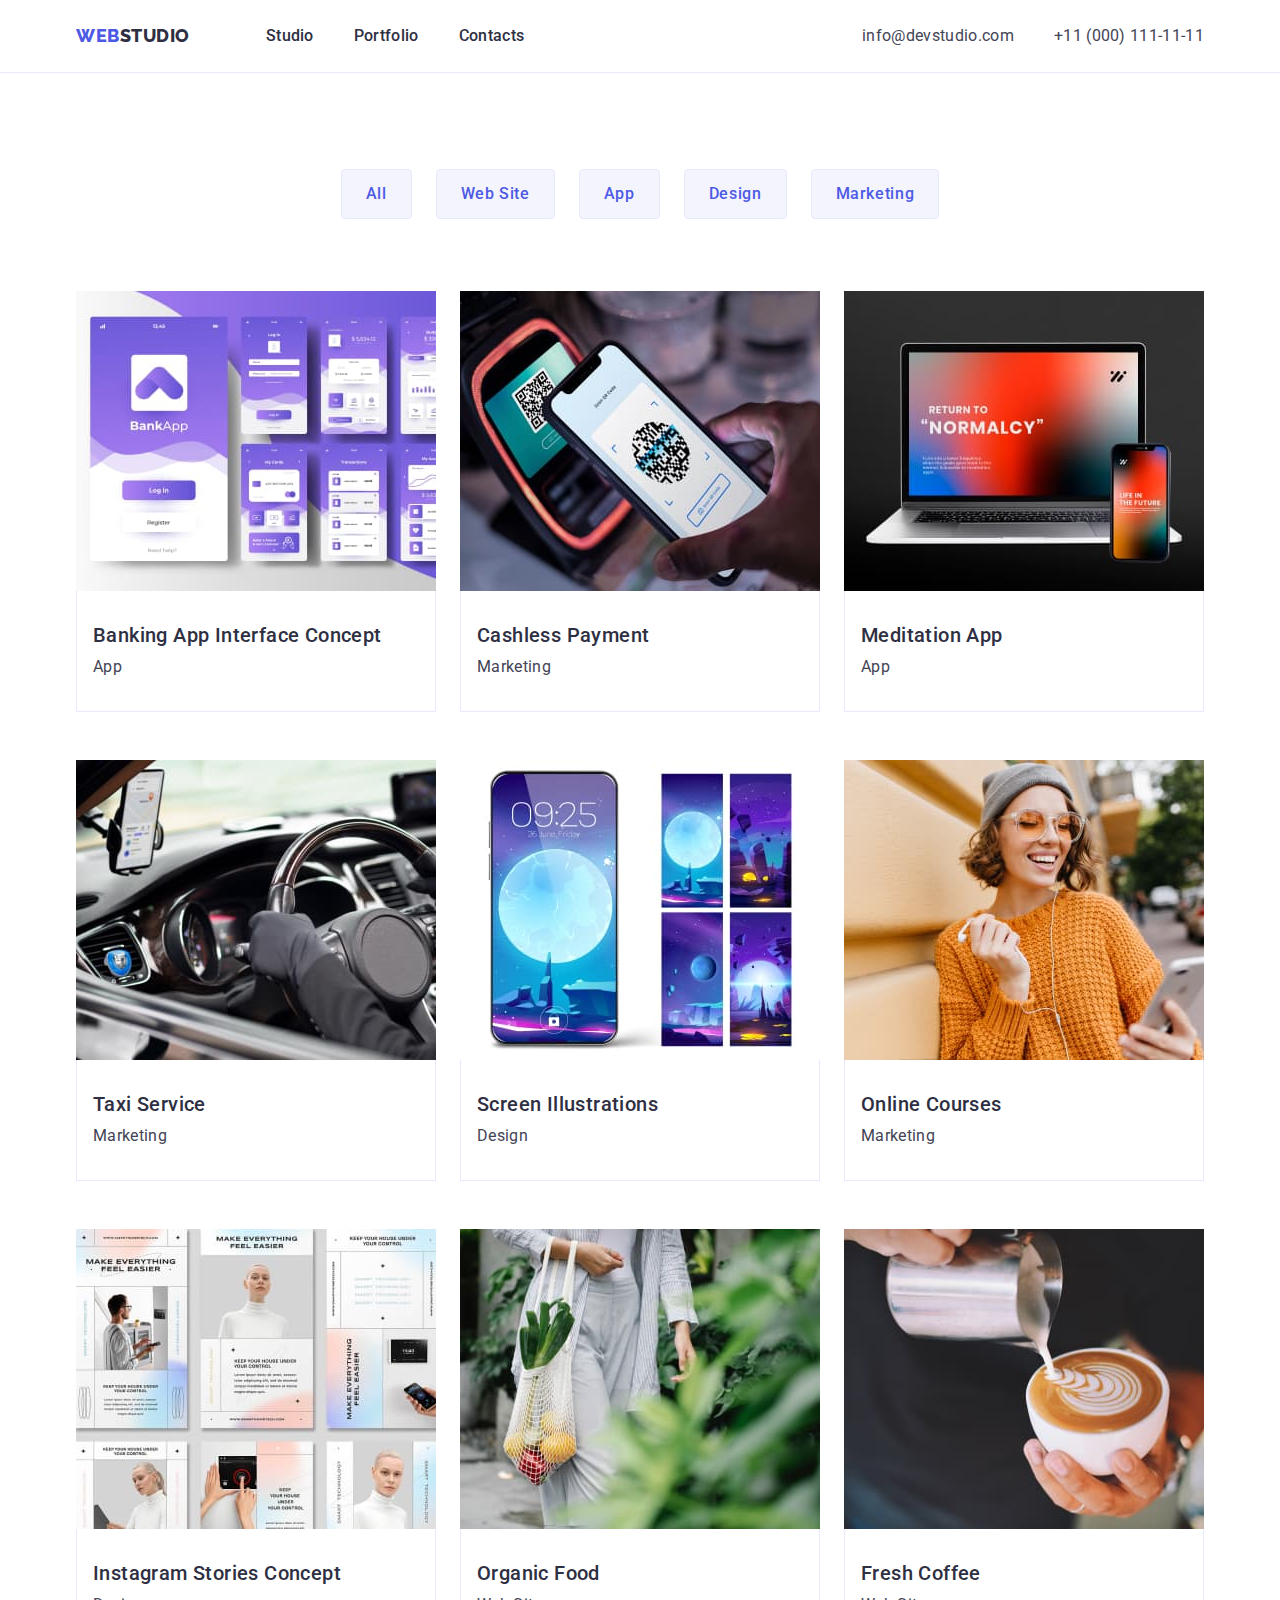
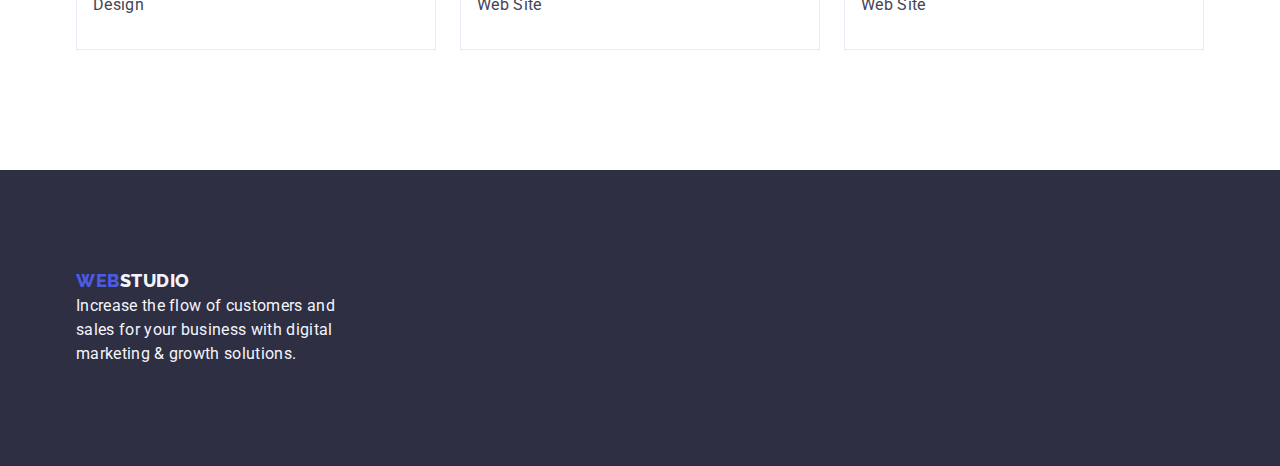
==== portfolio.html @ 6293492b "added header and hero bg img" ====
<!DOCTYPE html>
<html lang="en">
  <head>
    <meta charset="UTF-8" />
    <meta name="viewport" content="width=device-width, initial-scale=1.0" />
    <title>Portfolio</title>
    <link
      rel="stylesheet"
      href="https://cdnjs.cloudflare.com/ajax/libs/modern-normalize/2.0.0/modern-normalize.min.css"
      integrity="sha512-4xo8blKMVCiXpTaLzQSLSw3KFOVPWhm/TRtuPVc4WG6kUgjH6J03IBuG7JZPkcWMxJ5huwaBpOpnwYElP/m6wg=="
      crossorigin="anonymous"
      referrerpolicy="no-referrer"
    />
    <link rel="stylesheet" href="./css/styles.css" />
    <link rel="preconnect" href="https://fonts.googleapis.com" />
    <link rel="preconnect" href="https://fonts.gstatic.com" crossorigin />
    <link
      href="https://fonts.googleapis.com/css2?family=Raleway:wght@800&family=Roboto:wght@400;500;700&display=swap"
      rel="stylesheet"
    />
  </head>
  <body>
    <header class="header-wrapper">
      <div class="container header-container">
        <nav class="nav-menu">
          <a class="nav-menu__logo link" href="./index.html"
            >Web<span class="nav-menu__logo__accent">Studio</span></a
          >
          <ul class="nav-menu__list list">
            <li class="nav-menu__item">
              <a class="nav-menu__link link" href="./index.html">Studio</a>
            </li>
            <li class="nav-menu__item">
              <a class="nav-menu__link link" href="./portfolio.html"
                >Portfolio</a
              >
            </li>
            <li class="nav-menu__item">
              <a class="nav-menu__link link" href="">Contacts</a>
            </li>
          </ul>
        </nav>
        <address class="contacts">
          <ul class="contacts__list list">
            <li class="contacts__item">
              <a class="contacts__link link" href="mailto:info@devstudio.com"
                >info@devstudio.com</a
              >
            </li>
            <li class="contacts__item">
              <a class="contacts__link link" href="tel:+110001111111"
                >+11 (000) 111-11-11</a
              >
            </li>
          </ul>
        </address>
      </div>
    </header>
    <main>
      <section class="projects-section">
        <div class="container">
          <h1 class="visually-hidden">Our Projects</h1>
          <ul class="filter__list list">
            <li class="filter__item">
              <button class="filter__btn" type="button">All</button>
            </li>
            <li class="filter__item">
              <button class="filter__btn" type="button">Web Site</button>
            </li>
            <li class="filter__item">
              <button class="filter__btn" type="button">App</button>
            </li>
            <li class="filter__item">
              <button class="filter__btn" type="button">Design</button>
            </li>
            <li class="filter__item">
              <button class="filter__btn" type="button">Marketing</button>
            </li>
          </ul>

          <ul class="examples__list list">
            <li class="examples__item">
              <a href="" class="link">
                <img
                  src="./images/example-1-comp.jpeg"
                  alt="example-one"
                  width="360"
                  class="examples__img"
                />
                <div class="examples__data">
                  <h2 class="examples__title">Banking App Interface Concept</h2>
                  <p class="examples__subtitle">App</p>
                </div>
              </a>
            </li>
            <li class="examples__item">
              <a href="" class="link">
                <img
                  src="./images/example-2-comp.jpeg"
                  alt="example-two"
                  width="360"
                  class="examples__img"
                />
                <div class="examples__data">
                  <h2 class="examples__title">Cashless Payment</h2>
                  <p class="examples__subtitle">Marketing</p>
                </div>
              </a>
            </li>
            <li class="examples__item">
              <a href="" class="link">
                <img
                  src="./images/example-3-comp.jpeg"
                  alt="example-three"
                  width="360"
                  class="examples__img"
                />
                <div class="examples__data">
                  <h2 class="examples__title">Meditation App</h2>
                  <p class="examples__subtitle">App</p>
                </div>
              </a>
            </li>
            <li class="examples__item">
              <a href="" class="link">
                <img
                  src="./images/example-4-comp.jpeg"
                  alt="example-four"
                  width="360"
                  class="examples__img"
                />
                <div class="examples__data">
                  <h2 class="examples__title">Taxi Service</h2>
                  <p class="examples__subtitle">Marketing</p>
                </div>
              </a>
            </li>
            <li class="examples__item">
              <a href="" class="link">
                <img
                  src="./images/example-5-comp.jpeg"
                  alt="example-five"
                  width="360"
                  class="examples__img"
                />
                <div class="examples__data">
                  <h2 class="examples__title">Screen Illustrations</h2>
                  <p class="examples__subtitle">Design</p>
                </div>
              </a>
            </li>
            <li class="examples__item">
              <a href="" class="link">
                <img
                  src="./images/example-6-comp.jpeg"
                  alt="example-six"
                  width="360"
                  class="examples__img"
                />
                <div class="examples__data">
                  <h2 class="examples__title">Online Courses</h2>
                  <p class="examples__subtitle">Marketing</p>
                </div>
              </a>
            </li>
            <li class="examples__item">
              <a href="" class="link">
                <img
                  src="./images/example-7-comp.jpeg"
                  alt="example-seven"
                  width="360"
                  class="examples__img"
                />
                <div class="examples__data">
                  <h2 class="examples__title">Instagram Stories Concept</h2>
                  <p class="examples__subtitle">Design</p>
                </div>
              </a>
            </li>
            <li class="examples__item">
              <a href="" class="link">
                <img
                  src="./images/example-8-comp.jpeg"
                  alt="example-eight"
                  width="360"
                  class="examples__img"
                />
                <div class="examples__data">
                  <h2 class="examples__title">Organic Food</h2>
                  <p class="examples__subtitle">Web Site</p>
                </div>
              </a>
            </li>
            <li class="examples__item">
              <a href="" class="link">
                <img
                  src="./images/example-9-comp.jpeg"
                  alt=" example-nine"
                  width="360"
                  class="examples__img"
                />
                <div class="examples__data">
                  <h2 class="examples__title">Fresh Coffee</h2>
                  <p class="examples__subtitle">Web Site</p>
                </div>
              </a>
            </li>
          </ul>
        </div>
      </section>
    </main>
    <footer class="footer-container">
      <div class="container">
        <a class="nav-menu__logo link" href="./index.html"
          >Web<span class="nav-menu__logo__accent footer-ver">Studio</span></a
        >
        <p class="footer-text">
          Increase the flow of customers and sales for your business with
          digital marketing & growth solutions.
        </p>
      </div>
    </footer>
  </body>
</html>
---- css/styles.css ----
:root {
  /* text styles */
  --main-font-family: Roboto, sans-serif;
  --main-font-size: 16px;
  --main-font-weight: 400;
  --main-line-height: 1.5;
  --main-letter-spacing: 2%;

  /* colors  */
  --pressed-state: #404bbf;
  --primary-brand: #4d5ae5;
  --text: #434455;
  --subtle-text: #8e8f99;
  --dark: #2e2f42;
  --success: #31d0aa;
  --accent: #e7e9fc;
  --light: #f4f4fd;
  --white-background: #ffffff;
  --modal-background: #fcfcfc;
}

body {
  font-family: Roboto, sans-serif;
  font-style: normal;
  font-size: var(--main-font-size);
  font-weight: var(--main-font-weight);
  line-height: var(--main-line-height);
  letter-spacing: var(--main-letter-spacing);
  color: #434455;
  background-color: var(--white-background);
  margin: 0;
  display: flex;
  flex-direction: column;
}

main {
  flex-grow: 1;
}

*,
*::before,
*::after {
  box-sizing: border-box;
}

h1,
h2,
h3,
h4,
h5,
h6,
p {
  margin-top: 0;
  margin-bottom: 0;
}

img {
  display: block;
  max-width: 100%;
}

ol,
ul {
  margin-top: 0;
  margin-bottom: 0;
  padding-left: 0;
  list-style: none;
}

button {
  cursor: pointer;
  border: none;
}

.link {
  text-decoration: none;
}

.list {
  list-style: none;
}

.visually-hidden {
  position: absolute;
  width: 1px;
  height: 1px;
  margin: -1px;
  border: 0;
  padding: 0;
  white-space: nowrap;
  clip-path: inset(100%);
  clip: rect(0 0 0 0);
  overflow: hidden;
}

.container {
  width: 1158px;
  margin: 0 auto;
  padding-left: 15px;
  padding-right: 15px;
}

/* -------------------HEADER--------------------- */
.header-wrapper {
  border-bottom: 1px solid #e7e9fc;
}
.header-container {
  display: flex;
  justify-content: space-between;
  align-items: center;
}
.nav-menu {
  display: flex;
  align-items: center;
}
.nav-menu__logo {
  margin-right: 76px;
  display: inline-block;

  font-family: Raleway, sans-serif;
  font-size: 18px;
  font-weight: 800;
  line-height: 1.17;
  letter-spacing: 0.54px;
  text-transform: uppercase;
  color: var(--primary-brand);
}

.nav-menu__logo__accent {
  color: var(--dark, #2e2f42);
}

.nav-menu__logo__accent.footer-ver {
  color: var(--light, #f4f4fd);
}

.nav-menu__list {
  display: flex;
  align-items: center;
  gap: 40px;
}

.nav-menu__item {
  font-size: 16px;
  font-weight: 500;
  line-height: 1.5;
  letter-spacing: 0.02em;
  color: var(--dark);
}

.nav-menu__item .nav-menu__link:hover,
.nav-menu__item .nav-menu__link:focus {
  color: var(--pressed-state);
}

.nav-menu__link {
  display: block;
  position: relative;
  padding: 24px 0;
  color: var(--dark);
}

.nav-menu__link:hover::after,
.nav-menu__link:focus::after {
  position: absolute;
  top: 69px;
  content: "";
  display: block;
  width: 100%;
  height: 4px;
  border-radius: 2px;
  background-color: var(--pressed-state);
}

.contacts {
  font-style: normal;
}
.contacts__list {
  display: flex;
  justify-content: space-between;
  gap: 40px;
}

.contacts__link {
  letter-spacing: 0.02em;
  color: var(--text);
  font-style: normal;
}

.contacts__link:hover,
.contacts__link:focus {
  color: var(--pressed-state);
}

/* ----------------------STUDIO------------------ */

.hero {
  padding-top: 188px;
  padding-bottom: 188px;
  background-image: linear-gradient(
      to bottom,
      rgba(46, 47, 66, 0.7),
      rgba(46, 47, 66, 0.7)
    ),
    url(../images/people-office-bg-comp.jpeg);
  background-repeat: no-repeat;
  background-position: center;
  background-size: cover;
}

.hero-container {
}

.hero__title {
  max-width: 496px;
  margin-left: auto;
  margin-right: auto;
  margin-bottom: 48px;

  text-align: center;
  font-size: 56px;
  font-weight: 700;
  line-height: 1.07;
  letter-spacing: 1.12px;
  color: var(--white-background);
}

.hero__btn {
  display: block;
  margin: 0 auto;
  font-family: Roboto, sans-serif;
  font-weight: 500;
  font-size: 16px;
  line-height: 1.5;
  letter-spacing: 0.04em;
  padding-top: 16px;
  padding-bottom: 16px;
  padding-left: 32px;
  padding-right: 32px;
  color: var(--white-background);
  background-color: var(--primary-brand);
  border-radius: 4px;
  box-shadow: 0px 4px 4px 0px rgba(0, 0, 0, 0.15);
  min-width: 169px;
}

.hero__btn:hover,
.hero__btn:focus {
  background-color: var(--pressed-state);
}

.features {
  padding-top: 120px;
  padding-bottom: 120px;
}

.features__item {
  width: calc((100% - 72px) / 4);
}

.features__list {
  display: flex;
  justify-content: space-between;
  gap: 24px;
}

.features__title {
  margin-bottom: 8px;
  font-size: 20px;
  font-style: normal;
  font-weight: 500;
  line-height: 1.2;
  letter-spacing: 0.4px;
  color: var(--dark);
}

.features__text {
  letter-spacing: 0.02em;
}

.section-title {
  text-align: center;
  font-size: 36px;
  font-style: normal;
  font-weight: 700;
  line-height: 1.11;
  letter-spacing: 0.72px;
  text-transform: capitalize;
  color: var(--dark);
}

.gallery {
  background-color: var(--white-background);
  padding-bottom: 120px;
}

/* .gallery-container {
  background-color: inherit;
} */

.gallery__title {
  margin-bottom: 72px;
}

.gallery__list {
  display: flex;
  justify-content: space-between;
  gap: 24px;
}

.gallery__item {
  background-color: #ffffff;
}
.team {
  background-color: #f4f4fd;
  padding-top: 120px;
  padding-bottom: 120px;
}

.team__title {
  margin-bottom: 72px;
}

.team__list {
  display: flex;
  justify-content: space-between;
  gap: 24px;
}

.team__item {
  background-color: #ffffff;
  border-radius: 0px 0px 4px 4px;

  box-shadow: 0px 2px 1px 0px rgba(46, 47, 66, 0.08),
    0px 1px 1px 0px rgba(46, 47, 66, 0.16),
    0px 1px 6px 0px rgba(46, 47, 66, 0.08);
}

.team__data-wrapper {
  padding-top: 32px;
  padding-bottom: 32px;
}

.team__text {
  text-align: center;
  letter-spacing: 0.02em;
}

.team__name {
  text-align: center;
  font-size: 20px;
  font-style: normal;
  font-weight: 500;
  line-height: 1.2;
  letter-spacing: 0.02em;
  margin-bottom: 8px;

  color: var(--dark);
}

/* ----------------PORTFOLIO------------------------ */

.projects-section {
  padding-top: 96px;
  padding-bottom: 120px;
}
.filter__list {
  margin-bottom: 72px;
  display: flex;
  justify-content: center;
  gap: 24px;
}

.filter__btn {
  font-family: Roboto, sans-serif;
  font-size: 16px;
  line-height: 1.5;
  letter-spacing: 0.04em;
  font-weight: 500;
  color: var(--primary-brand);
  padding-top: 12px;
  padding-bottom: 12px;
  padding-left: 24px;
  padding-right: 24px;
  border: 1px solid var(--accent);
  background: var(--light);

  border-radius: 4px;
}

.filter__btn:hover,
.filter__btn:focus,
.filter__btn:active {
  border: 1px solid transparent;
  color: var(--white-background);
  background-color: var(--pressed-state);
}

.examples__item {
  width: calc((100% - 48px) / 3);
}

.examples__list {
  display: flex;
  flex-wrap: wrap;
  column-gap: 24px;
  row-gap: 48px;
}

.examples__data {
  padding: 32px 16px;
  border: 1px solid var(--accent);
  border-top: none;
}

.examples__title {
  font-size: 20px;
  font-weight: 500;
  letter-spacing: 0.4px;
  color: var(--dark);
  line-height: 1.2;
  letter-spacing: 0.02em;

  margin-bottom: 8px;
}

.examples__subtitle {
  letter-spacing: 0.02em;
  color: var(--text, #434455);
}

/* ------------------FOOTER---------------- */

.footer-container {
  color: var(--light);
  padding-top: 100px;
  padding-bottom: 100px;
}

.footer-text {
  color: var(--light);
  letter-spacing: 0.02em;
  width: 264px;
}

.footer-container__logo {
  margin-bottom: 16px;
}

.footer-container {
  background-color: var(--dark);
}
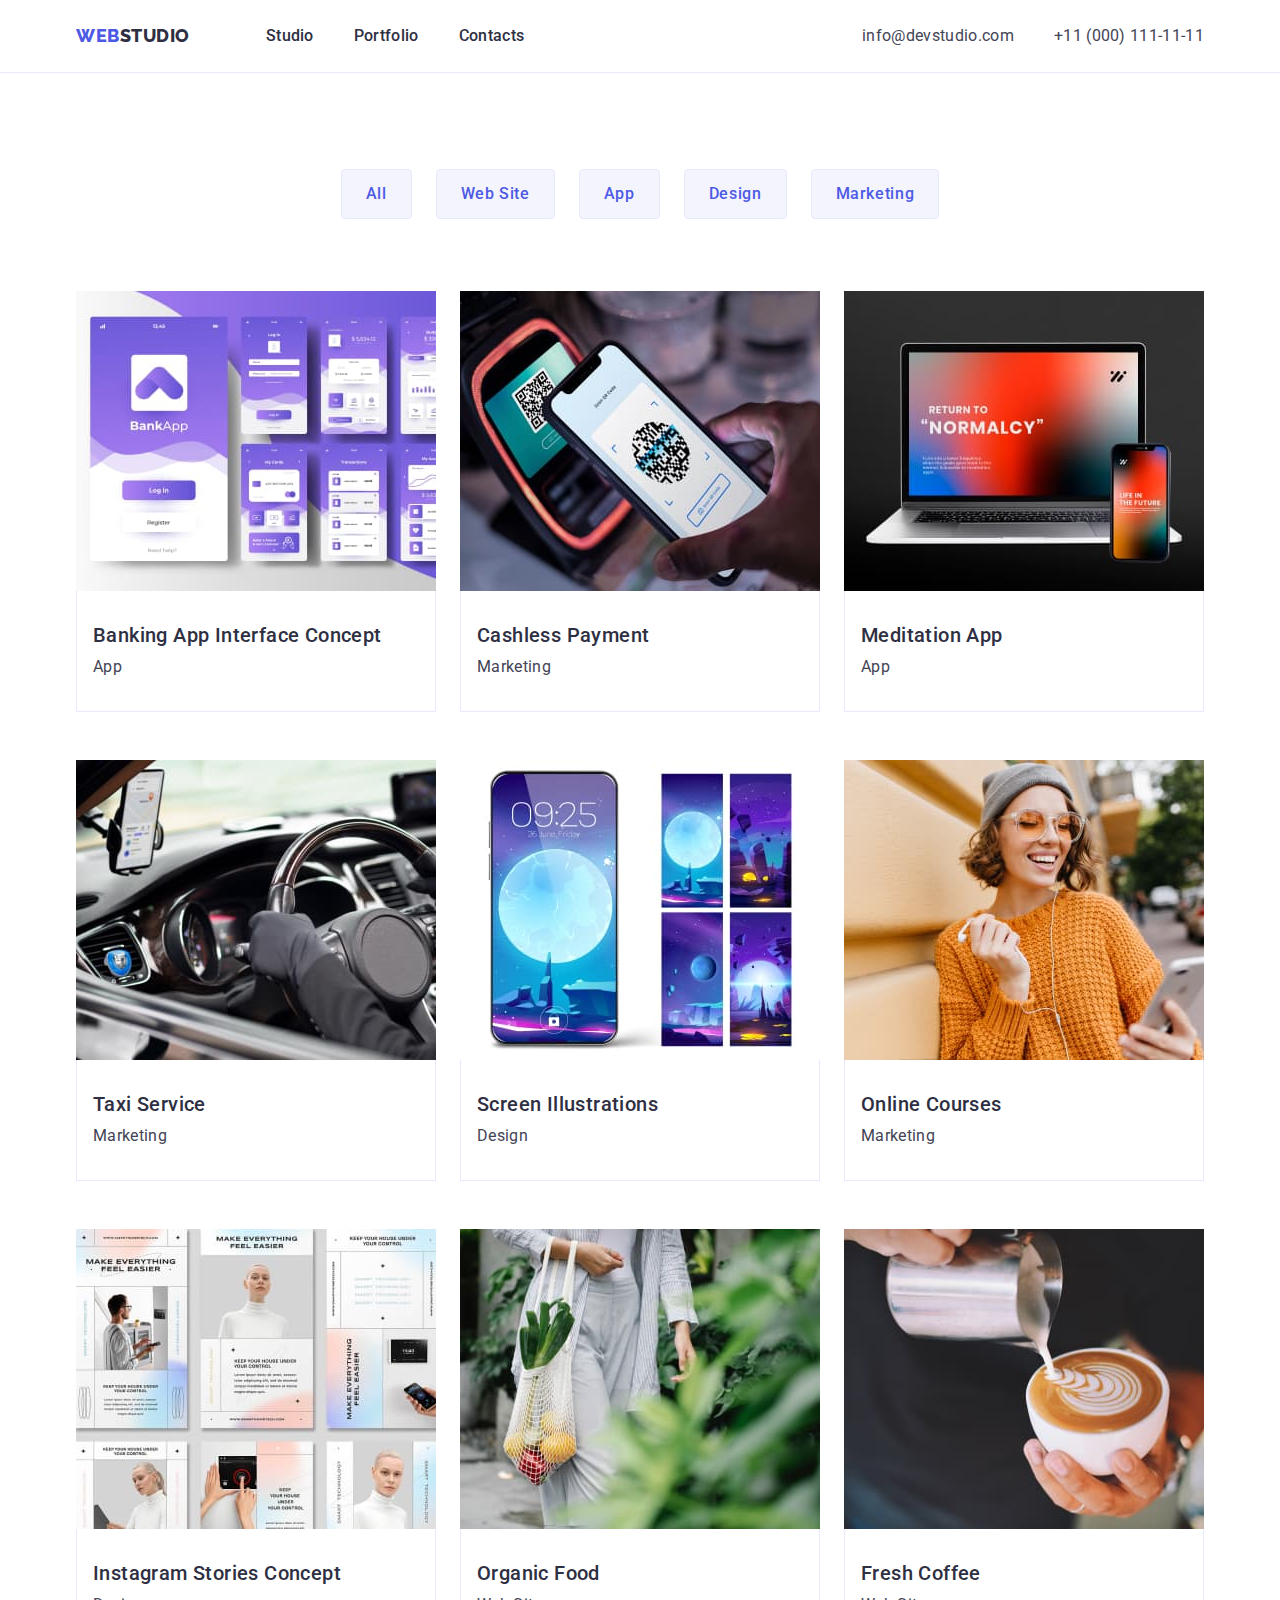
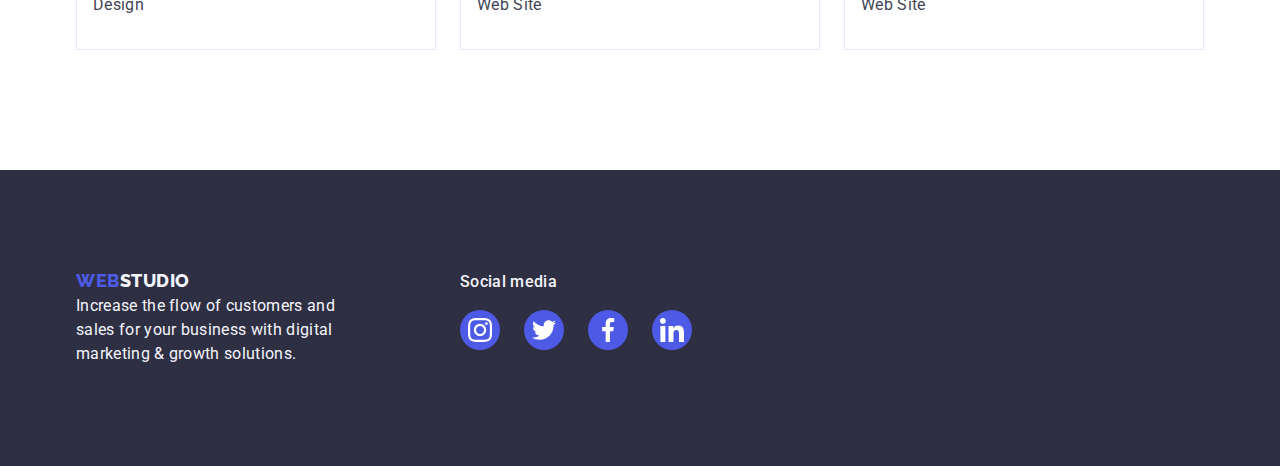
==== commit 20cbd3aa: "added modal" ====
--- a/portfolio.html
+++ b/portfolio.html
@@ -81,12 +81,19 @@
           <ul class="examples__list list">
             <li class="examples__item">
               <a href="" class="link">
-                <img
-                  src="./images/example-1-comp.jpeg"
-                  alt="example-one"
-                  width="360"
-                  class="examples__img"
-                />
+                <div class="examples__img-wrapper">
+                  <img
+                    src="./images/example-1-comp.jpeg"
+                    alt="example-one"
+                    width="360"
+                    class="examples__img"
+                  />
+                  <p class="examples__text-overlay">
+                    14 Stylish and User-Friendly App Design Concepts · Task
+                    Manager App · Calorie Tracker App · Exotic Fruit Ecommerce
+                    App · Cloud Storage App
+                  </p>
+                </div>
                 <div class="examples__data">
                   <h2 class="examples__title">Banking App Interface Concept</h2>
                   <p class="examples__subtitle">App</p>
@@ -95,12 +102,19 @@
             </li>
             <li class="examples__item">
               <a href="" class="link">
-                <img
-                  src="./images/example-2-comp.jpeg"
-                  alt="example-two"
-                  width="360"
-                  class="examples__img"
-                />
+                <div class="examples__img-wrapper">
+                  <img
+                    src="./images/example-2-comp.jpeg"
+                    alt="example-two"
+                    width="360"
+                    class="examples__img"
+                  />
+                  <p class="examples__text-overlay">
+                    14 Stylish and User-Friendly App Design Concepts · Task
+                    Manager App · Calorie Tracker App · Exotic Fruit Ecommerce
+                    App · Cloud Storage App
+                  </p>
+                </div>
                 <div class="examples__data">
                   <h2 class="examples__title">Cashless Payment</h2>
                   <p class="examples__subtitle">Marketing</p>
@@ -109,12 +123,19 @@
             </li>
             <li class="examples__item">
               <a href="" class="link">
-                <img
-                  src="./images/example-3-comp.jpeg"
-                  alt="example-three"
-                  width="360"
-                  class="examples__img"
-                />
+                <div class="examples__img-wrapper">
+                  <img
+                    src="./images/example-3-comp.jpeg"
+                    alt="example-three"
+                    width="360"
+                    class="examples__img"
+                  />
+                  <p class="examples__text-overlay">
+                    14 Stylish and User-Friendly App Design Concepts · Task
+                    Manager App · Calorie Tracker App · Exotic Fruit Ecommerce
+                    App · Cloud Storage App
+                  </p>
+                </div>
                 <div class="examples__data">
                   <h2 class="examples__title">Meditation App</h2>
                   <p class="examples__subtitle">App</p>
@@ -123,12 +144,19 @@
             </li>
             <li class="examples__item">
               <a href="" class="link">
-                <img
-                  src="./images/example-4-comp.jpeg"
-                  alt="example-four"
-                  width="360"
-                  class="examples__img"
-                />
+                <div class="examples__img-wrapper">
+                  <img
+                    src="./images/example-4-comp.jpeg"
+                    alt="example-four"
+                    width="360"
+                    class="examples__img"
+                  />
+                  <p class="examples__text-overlay">
+                    14 Stylish and User-Friendly App Design Concepts · Task
+                    Manager App · Calorie Tracker App · Exotic Fruit Ecommerce
+                    App · Cloud Storage App
+                  </p>
+                </div>
                 <div class="examples__data">
                   <h2 class="examples__title">Taxi Service</h2>
                   <p class="examples__subtitle">Marketing</p>
@@ -137,12 +165,19 @@
             </li>
             <li class="examples__item">
               <a href="" class="link">
-                <img
-                  src="./images/example-5-comp.jpeg"
-                  alt="example-five"
-                  width="360"
-                  class="examples__img"
-                />
+                <div class="examples__img-wrapper">
+                  <img
+                    src="./images/example-5-comp.jpeg"
+                    alt="example-five"
+                    width="360"
+                    class="examples__img"
+                  />
+                  <p class="examples__text-overlay">
+                    14 Stylish and User-Friendly App Design Concepts · Task
+                    Manager App · Calorie Tracker App · Exotic Fruit Ecommerce
+                    App · Cloud Storage App
+                  </p>
+                </div>
                 <div class="examples__data">
                   <h2 class="examples__title">Screen Illustrations</h2>
                   <p class="examples__subtitle">Design</p>
@@ -151,12 +186,19 @@
             </li>
             <li class="examples__item">
               <a href="" class="link">
-                <img
-                  src="./images/example-6-comp.jpeg"
-                  alt="example-six"
-                  width="360"
-                  class="examples__img"
-                />
+                <div class="examples__img-wrapper">
+                  <img
+                    src="./images/example-6-comp.jpeg"
+                    alt="example-six"
+                    width="360"
+                    class="examples__img"
+                  />
+                  <p class="examples__text-overlay">
+                    14 Stylish and User-Friendly App Design Concepts · Task
+                    Manager App · Calorie Tracker App · Exotic Fruit Ecommerce
+                    App · Cloud Storage App
+                  </p>
+                </div>
                 <div class="examples__data">
                   <h2 class="examples__title">Online Courses</h2>
                   <p class="examples__subtitle">Marketing</p>
@@ -165,12 +207,19 @@
             </li>
             <li class="examples__item">
               <a href="" class="link">
-                <img
-                  src="./images/example-7-comp.jpeg"
-                  alt="example-seven"
-                  width="360"
-                  class="examples__img"
-                />
+                <div class="examples__img-wrapper">
+                  <img
+                    src="./images/example-7-comp.jpeg"
+                    alt="example-seven"
+                    width="360"
+                    class="examples__img"
+                  />
+                  <p class="examples__text-overlay">
+                    14 Stylish and User-Friendly App Design Concepts · Task
+                    Manager App · Calorie Tracker App · Exotic Fruit Ecommerce
+                    App · Cloud Storage App
+                  </p>
+                </div>
                 <div class="examples__data">
                   <h2 class="examples__title">Instagram Stories Concept</h2>
                   <p class="examples__subtitle">Design</p>
@@ -179,12 +228,19 @@
             </li>
             <li class="examples__item">
               <a href="" class="link">
-                <img
-                  src="./images/example-8-comp.jpeg"
-                  alt="example-eight"
-                  width="360"
-                  class="examples__img"
-                />
+                <div class="examples__img-wrapper">
+                  <img
+                    src="./images/example-8-comp.jpeg"
+                    alt="example-eight"
+                    width="360"
+                    class="examples__img"
+                  />
+                  <p class="examples__text-overlay">
+                    14 Stylish and User-Friendly App Design Concepts · Task
+                    Manager App · Calorie Tracker App · Exotic Fruit Ecommerce
+                    App · Cloud Storage App
+                  </p>
+                </div>
                 <div class="examples__data">
                   <h2 class="examples__title">Organic Food</h2>
                   <p class="examples__subtitle">Web Site</p>
@@ -193,12 +249,19 @@
             </li>
             <li class="examples__item">
               <a href="" class="link">
-                <img
-                  src="./images/example-9-comp.jpeg"
-                  alt=" example-nine"
-                  width="360"
-                  class="examples__img"
-                />
+                <div class="examples__img-wrapper">
+                  <img
+                    src="./images/example-9-comp.jpeg"
+                    alt=" example-nine"
+                    width="360"
+                    class="examples__img"
+                  />
+                  <p class="examples__text-overlay">
+                    14 Stylish and User-Friendly App Design Concepts · Task
+                    Manager App · Calorie Tracker App · Exotic Fruit Ecommerce
+                    App · Cloud Storage App
+                  </p>
+                </div>
                 <div class="examples__data">
                   <h2 class="examples__title">Fresh Coffee</h2>
                   <p class="examples__subtitle">Web Site</p>
@@ -209,15 +272,51 @@
         </div>
       </section>
     </main>
-    <footer class="footer-container">
-      <div class="container">
-        <a class="nav-menu__logo link" href="./index.html"
-          >Web<span class="nav-menu__logo__accent footer-ver">Studio</span></a
-        >
-        <p class="footer-text">
-          Increase the flow of customers and sales for your business with
-          digital marketing & growth solutions.
-        </p>
+    <footer class="footer">
+      <div class="container footer__container">
+        <div class="footer__subtitle-wrapper">
+          <a class="nav-menu__logo link" href="./index.html"
+            >Web<span class="nav-menu__logo__accent footer-ver">Studio</span></a
+          >
+          <p class="footer-text">
+            Increase the flow of customers and sales for your business with
+            digital marketing & growth solutions.
+          </p>
+        </div>
+
+        <div class="footer__social-links-wrapper">
+          <h3 class="footer__social-links-title">Social media</h3>
+          <ul class="footer__social-links-list">
+            <li class="footer__social-links-item">
+              <a href="" class="footer__social-link link">
+                <svg class="footer__social-link-icon">
+                  <use href="./images/symbol-defs.svg#icon-instagram"></use>
+                </svg>
+              </a>
+            </li>
+            <li class="footer__social-links-item">
+              <a href="" class="footer__social-link link">
+                <svg class="footer__social-link-icon">
+                  <use href="./images/symbol-defs.svg#icon-twitter"></use>
+                </svg>
+              </a>
+            </li>
+            <li class="footer__social-links-item">
+              <a href="" class="footer__social-link link">
+                <svg class="footer__social-link-icon">
+                  <use href="./images/symbol-defs.svg#icon-facebook"></use>
+                </svg>
+              </a>
+            </li>
+            <li class="footer__social-links-item">
+              <a href="" class="footer__social-link link">
+                <svg class="footer__social-link-icon">
+                  <use href="./images/symbol-defs.svg#icon-linkedin"></use>
+                </svg>
+              </a>
+            </li>
+          </ul>
+        </div>
       </div>
     </footer>
   </body>
--- a/css/styles.css
+++ b/css/styles.css
@@ -151,6 +151,7 @@
 .nav-menu__item .nav-menu__link:hover,
 .nav-menu__item .nav-menu__link:focus {
   color: var(--pressed-state);
+  transition: 250ms cubic-bezier(0.4, 0, 0.2, 1);
 }
 
 .nav-menu__link {
@@ -164,12 +165,13 @@
 .nav-menu__link:focus::after {
   position: absolute;
   top: 69px;
-  content: "";
+  content: '';
   display: block;
   width: 100%;
   height: 4px;
   border-radius: 2px;
   background-color: var(--pressed-state);
+  transition: 250ms cubic-bezier(0.4, 0, 0.2, 1);
 }
 
 .contacts {
@@ -190,6 +192,7 @@
 .contacts__link:hover,
 .contacts__link:focus {
   color: var(--pressed-state);
+  transition: 250ms cubic-bezier(0.4, 0, 0.2, 1);
 }
 
 /* ----------------------STUDIO------------------ */
@@ -206,9 +209,6 @@
   background-repeat: no-repeat;
   background-position: center;
   background-size: cover;
-}
-
-.hero-container {
 }
 
 .hero__title {
@@ -247,11 +247,25 @@
 .hero__btn:hover,
 .hero__btn:focus {
   background-color: var(--pressed-state);
+  transition: 250ms cubic-bezier(0.4, 0, 0.2, 1);
 }
 
 .features {
   padding-top: 120px;
   padding-bottom: 120px;
+}
+
+.features__icon-wrraper {
+  padding: 24px 0;
+  margin-bottom: 8px;
+  border-radius: 4px;
+  text-align: center;
+  background-color: var(--light);
+}
+
+.features__icon {
+  width: 64px;
+  height: 64px;
 }
 
 .features__item {
@@ -294,10 +308,6 @@
   padding-bottom: 120px;
 }
 
-/* .gallery-container {
-  background-color: inherit;
-} */
-
 .gallery__title {
   margin-bottom: 72px;
 }
@@ -311,6 +321,7 @@
 .gallery__item {
   background-color: #ffffff;
 }
+
 .team {
   background-color: #f4f4fd;
   padding-top: 120px;
@@ -337,13 +348,14 @@
 }
 
 .team__data-wrapper {
-  padding-top: 32px;
-  padding-bottom: 32px;
+  margin-top: 32px;
+  /* margin-bottom: 32px; */
 }
 
 .team__text {
   text-align: center;
   letter-spacing: 0.02em;
+  margin-bottom: 8px;
 }
 
 .team__name {
@@ -356,6 +368,78 @@
   margin-bottom: 8px;
 
   color: var(--dark);
+}
+
+.team__icons-list {
+  display: flex;
+  justify-content: center;
+  gap: 24px;
+}
+
+.team__link {
+  display: block;
+  width: 40px;
+  height: 40px;
+  padding: 12px;
+  border-radius: 50%;
+  background-color: var(--primary-brand);
+}
+
+.team__link:hover,
+.team__link:focus {
+  background-color: var(--pressed-state);
+  transition: 250ms cubic-bezier(0.4, 0, 0.2, 1);
+}
+
+.team__icon {
+  width: 16px;
+  height: 16px;
+  fill: var(--white-background);
+}
+
+.customers {
+  padding-top: 120px;
+  padding-bottom: 120px;
+}
+
+.customers__title {
+  text-align: center;
+  font-size: 36px;
+  font-style: normal;
+  font-weight: 700;
+  line-height: 1.11; /* 111.111% */
+  letter-spacing: 0.72px;
+  margin-bottom: 72px;
+}
+
+.customers__list {
+  display: flex;
+  justify-content: center;
+  gap: 24px;
+}
+
+.customers__list-item {
+  padding: 16px 32px;
+  border: 1px solid var(--subtle-text);
+  border-radius: 4px;
+}
+
+.customers__list-item:hover,
+.customers__list-item:focus {
+  border-color: var(--pressed-state);
+  transition: 250ms cubic-bezier(0.4, 0, 0.2, 1);
+}
+
+.customers__list-item:hover .customers__icon,
+.customers__list-item:focus .customers__icon {
+  fill: var(--pressed-state);
+  transition: 250ms cubic-bezier(0.4, 0, 0.2, 1);
+}
+
+.customers__icon {
+  width: 104px;
+  height: 56px;
+  fill: var(--subtle-text);
 }
 
 /* ----------------PORTFOLIO------------------------ */
@@ -394,6 +478,7 @@
   border: 1px solid transparent;
   color: var(--white-background);
   background-color: var(--pressed-state);
+  transition: 250ms cubic-bezier(0.4, 0, 0.2, 1);
 }
 
 .examples__item {
@@ -429,12 +514,83 @@
   color: var(--text, #434455);
 }
 
+.examples__img-wrapper {
+  position: relative;
+  overflow: hidden;
+}
+
+.examples__img-wrapper:hover .examples__text-overlay,
+.examples__img-wrapper:hover .examples__text-overlay {
+  transform: translateY(0%);
+}
+
+.examples__text-overlay {
+  position: absolute;
+  top: 0;
+  left: 0;
+  height: 100%;
+  width: 100%;
+  background-color: #4d5ae5;
+  font-size: 16px;
+  line-height: 1.5;
+  letter-spacing: 0.02em;
+  padding: 40px 32px;
+  background-color: #4d5ae5;
+  color: var(--light);
+  overflow: auto;
+  transform: translateY(100%);
+  transition: transform 250ms cubic-bezier(0.4, 0, 0.2, 1);
+}
+
 /* ------------------FOOTER---------------- */
 
-.footer-container {
+.footer {
   color: var(--light);
   padding-top: 100px;
   padding-bottom: 100px;
+  background-color: var(--dark);
+}
+
+.footer__container {
+  display: flex;
+  justify-content: start;
+  gap: 120px;
+}
+
+.footer__social-links-title {
+  margin-bottom: 16px;
+  font-size: 16px;
+  font-style: normal;
+  font-weight: 500;
+  line-height: 1.5;
+  letter-spacing: 0.32px;
+}
+
+.footer__social-links-list {
+  display: flex;
+  justify-content: center;
+  gap: 24px;
+}
+
+.footer__social-link {
+  display: block;
+  padding: 8px;
+  border-radius: 50%;
+  width: 40px;
+  height: 40px;
+  background-color: var(--primary-brand);
+}
+
+.footer__social-link:hover,
+.footer__social-link:focus {
+  background-color: var(--success);
+  transition: 250ms cubic-bezier(0.4, 0, 0.2, 1);
+}
+
+.footer__social-link-icon {
+  width: 24px;
+  height: 24px;
+  fill: var(--white-background);
 }
 
 .footer-text {
@@ -447,6 +603,68 @@
   margin-bottom: 16px;
 }
 
-.footer-container {
-  background-color: var(--dark);
-}
+/* ----------------modal----------------------- */
+
+.backdrop-window {
+  position: fixed;
+  top: 0;
+  left: 0;
+  width: 100%;
+  height: 100%;
+  background-color: rgba(46, 47, 66, 0.4);
+  transition: opacity 250ms cubic-bezier(0.4, 0, 0.2, 1),
+    visibility 250ms cubic-bezier(0.4, 0, 0.2, 1);
+}
+
+.modal-window {
+  position: absolute;
+  top: 50%;
+  left: 50%;
+  transform: translate(-50%, -50%) scale(1);
+  width: 408px;
+  min-height: 584px;
+  background: #fcfcfc;
+  box-shadow: 0px 1px 1px rgba(0, 0, 0, 0.14), 0px 1px 3px rgba(0, 0, 0, 0.12),
+    0px 2px 1px rgba(0, 0, 0, 0.2);
+  border-radius: 4px;
+  transition: transform 250ms cubic-bezier(0.4, 0, 0.2, 1);
+}
+
+.modal-window-btn {
+  position: absolute;
+  top: 24px;
+  right: 24px;
+  width: 24px;
+  height: 24px;
+  border-radius: 50%;
+  display: flex;
+  align-items: center;
+  justify-content: center;
+  background-color: #e7e9fc;
+  border: 1px solid rgba(0, 0, 0, 0.1);
+  padding: 0;
+  cursor: pointer;
+  transition: background-color 250ms cubic-bezier(0.4, 0, 0.2, 1),
+    border 250ms cubic-bezier(0.4, 0, 0.2, 1);
+}
+
+.modal-window-btn:hover,
+.modal-window-btn:focus {
+  background-color: #404bbf;
+  border: none;
+}
+
+.modal-window-icon {
+  transition: fill 250ms cubic-bezier(0.4, 0, 0.2, 1);
+}
+
+.modal-window-btn:hover .modal-window-icon,
+.modal-window-btn:focus .modal-window-icon {
+  fill: #ffffff;
+}
+
+.is-hidden {
+  opacity: 0;
+  visibility: hidden;
+  pointer-events: none;
+}
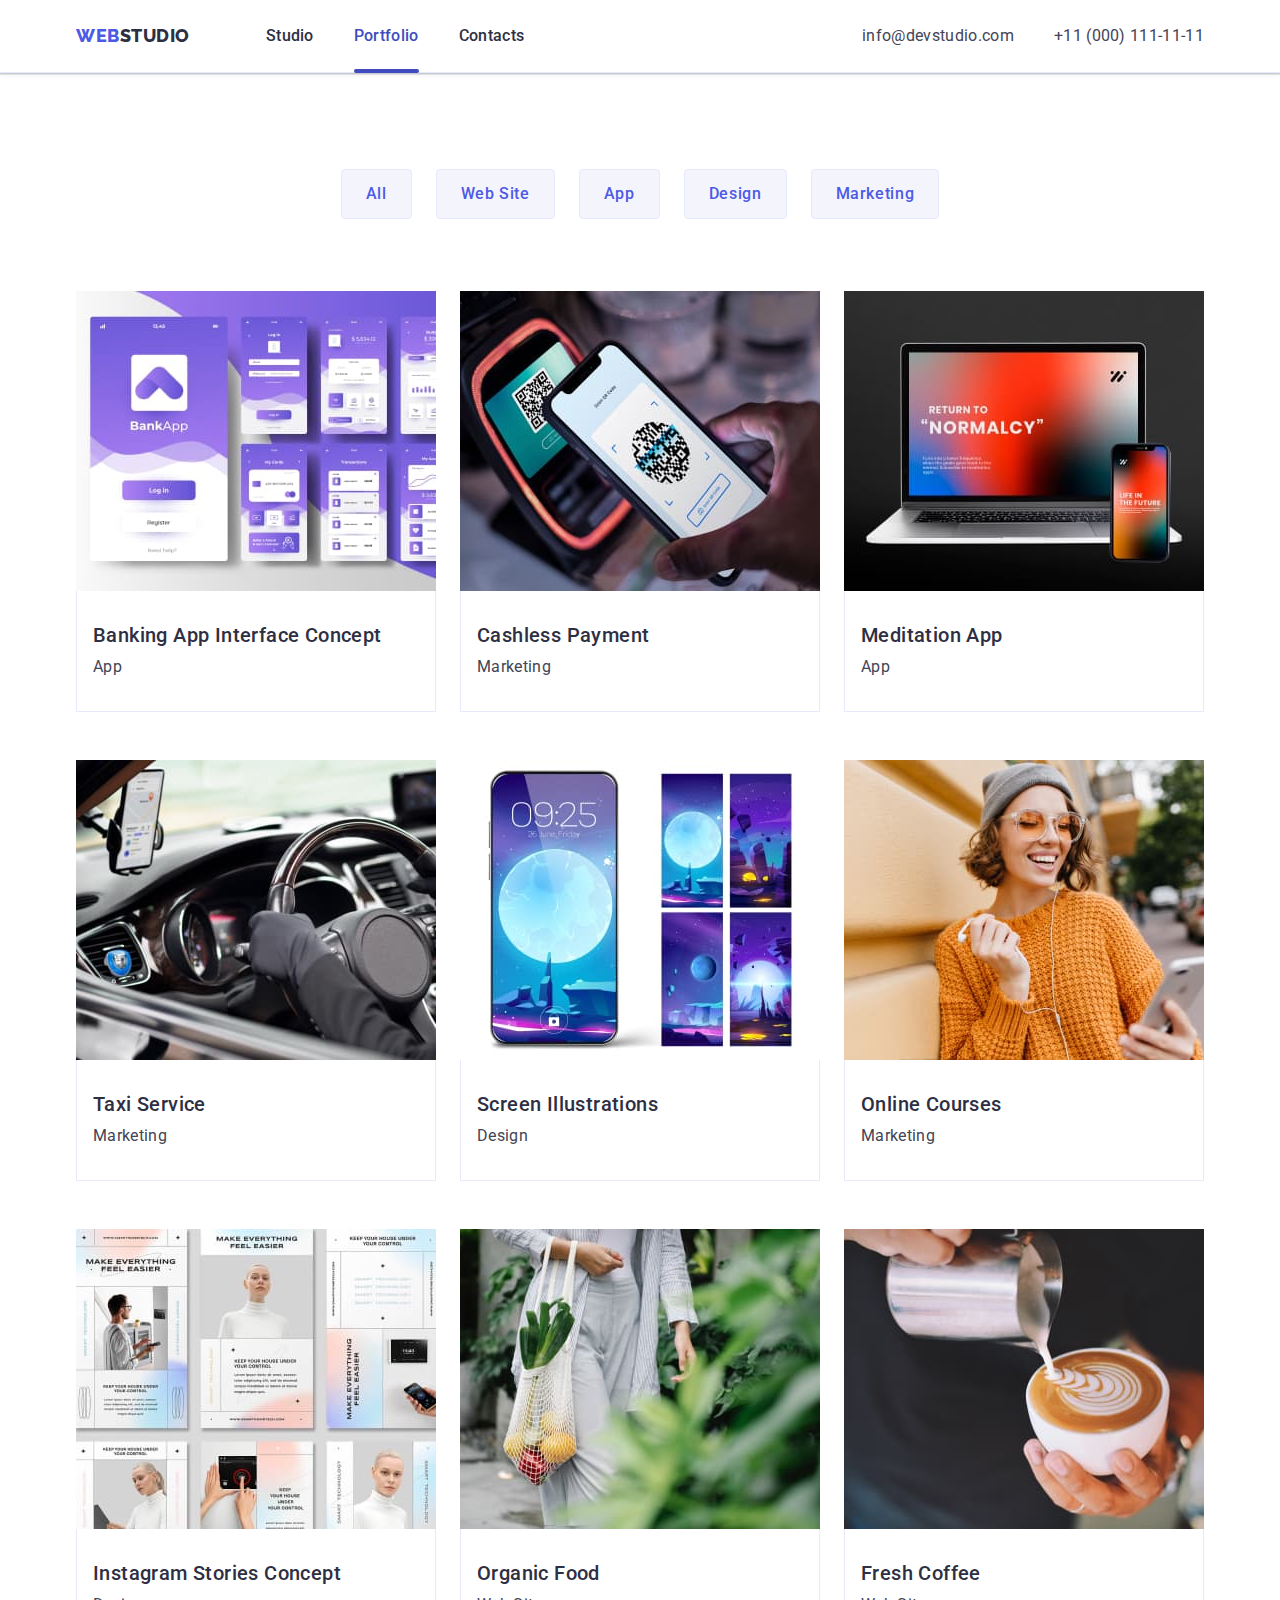
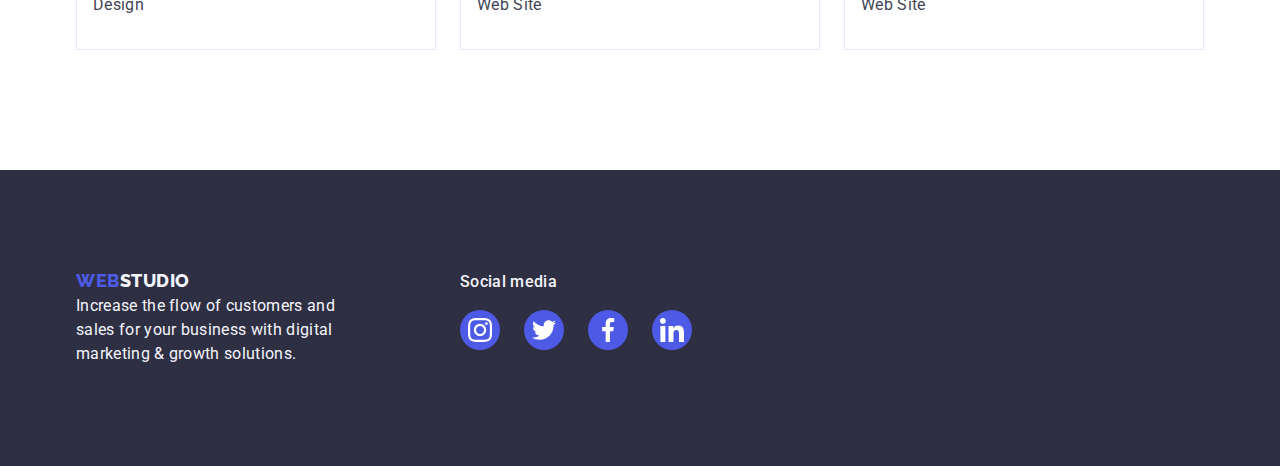
==== commit 66f810da: "fix" ====
--- a/portfolio.html
+++ b/portfolio.html
@@ -31,7 +31,7 @@
               <a class="nav-menu__link link" href="./index.html">Studio</a>
             </li>
             <li class="nav-menu__item">
-              <a class="nav-menu__link link" href="./portfolio.html"
+              <a class="nav-menu__link link current" href="./portfolio.html"
                 >Portfolio</a
               >
             </li>
--- a/css/styles.css
+++ b/css/styles.css
@@ -103,6 +103,9 @@
 /* -------------------HEADER--------------------- */
 .header-wrapper {
   border-bottom: 1px solid #e7e9fc;
+  box-shadow: 0px 1px 6px 0px rgba(46, 47, 66, 0.08),
+    0px 1px 1px 0px rgba(46, 47, 66, 0.16),
+    0px 2px 1px 0px rgba(46, 47, 66, 0.08);
 }
 .header-container {
   display: flex;
@@ -156,15 +159,22 @@
 
 .nav-menu__link {
   display: block;
-  position: relative;
+
   padding: 24px 0;
   color: var(--dark);
 }
 
-.nav-menu__link:hover::after,
-.nav-menu__link:focus::after {
+.nav-menu__link.current {
+  position: relative;
+  color: #404bbf;
+}
+
+.nav-menu__link.current::after,
+.nav-menu__link.current:hover::after,
+.nav-menu__link.current:focus::after {
   position: absolute;
-  top: 69px;
+  left: 0;
+  bottom: -1px;
   content: '';
   display: block;
   width: 100%;
@@ -349,7 +359,7 @@
 
 .team__data-wrapper {
   margin-top: 32px;
-  /* margin-bottom: 32px; */
+  margin-bottom: 32px;
 }
 
 .team__text {
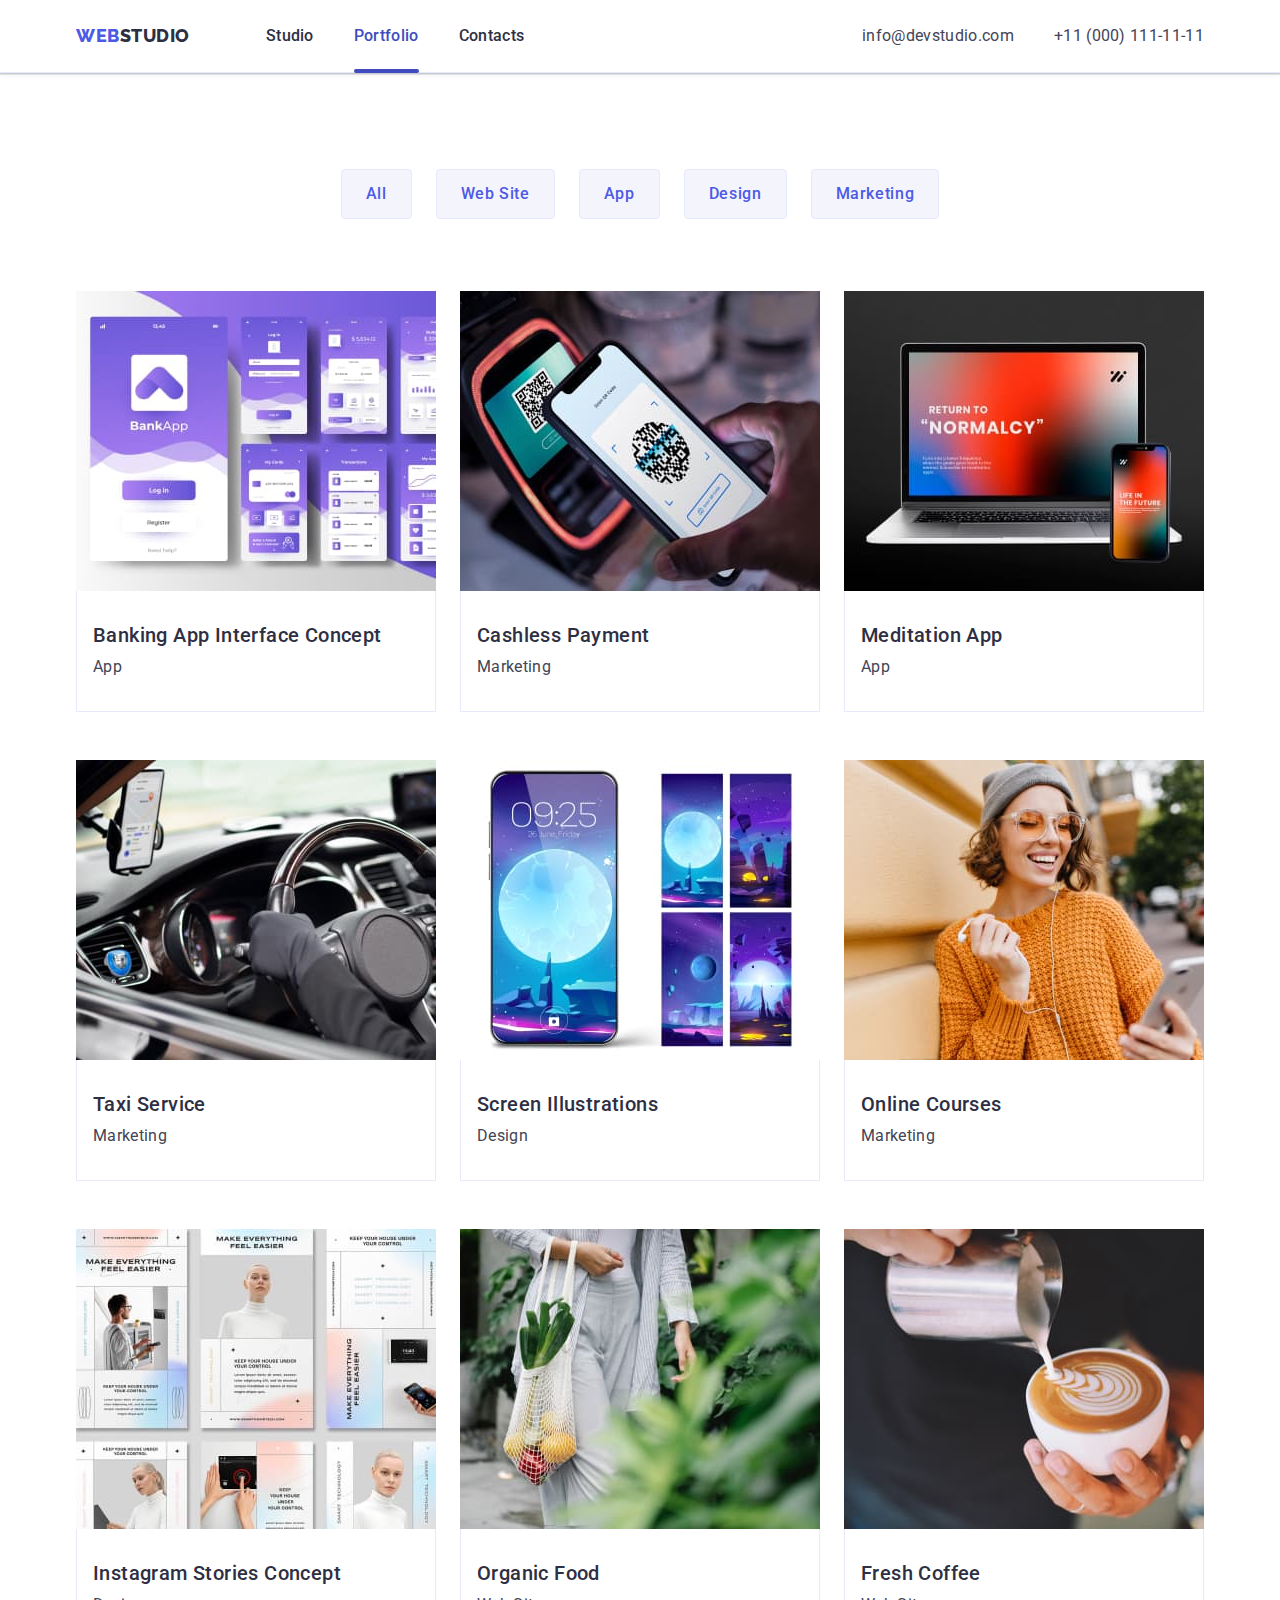
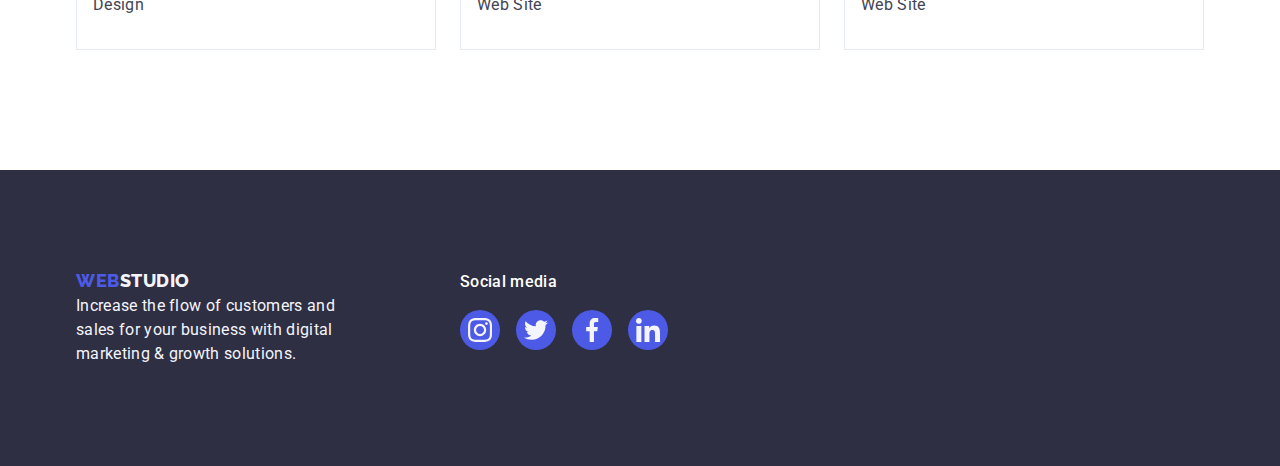
==== commit b13d8f75: "fix" ====
--- a/portfolio.html
+++ b/portfolio.html
@@ -80,7 +80,7 @@
 
           <ul class="examples__list list">
             <li class="examples__item">
-              <a href="" class="link">
+              <a href="" class="examples__link link">
                 <div class="examples__img-wrapper">
                   <img
                     src="./images/example-1-comp.jpeg"
@@ -101,7 +101,7 @@
               </a>
             </li>
             <li class="examples__item">
-              <a href="" class="link">
+              <a href="" class="examples__link link">
                 <div class="examples__img-wrapper">
                   <img
                     src="./images/example-2-comp.jpeg"
@@ -122,7 +122,7 @@
               </a>
             </li>
             <li class="examples__item">
-              <a href="" class="link">
+              <a href="" class="examples__link link">
                 <div class="examples__img-wrapper">
                   <img
                     src="./images/example-3-comp.jpeg"
@@ -143,7 +143,7 @@
               </a>
             </li>
             <li class="examples__item">
-              <a href="" class="link">
+              <a href="" class="examples__link link">
                 <div class="examples__img-wrapper">
                   <img
                     src="./images/example-4-comp.jpeg"
@@ -164,7 +164,7 @@
               </a>
             </li>
             <li class="examples__item">
-              <a href="" class="link">
+              <a href="" class="examples__link link">
                 <div class="examples__img-wrapper">
                   <img
                     src="./images/example-5-comp.jpeg"
@@ -185,7 +185,7 @@
               </a>
             </li>
             <li class="examples__item">
-              <a href="" class="link">
+              <a href="" class="examples__link link">
                 <div class="examples__img-wrapper">
                   <img
                     src="./images/example-6-comp.jpeg"
@@ -206,7 +206,7 @@
               </a>
             </li>
             <li class="examples__item">
-              <a href="" class="link">
+              <a href="" class="examples__link link">
                 <div class="examples__img-wrapper">
                   <img
                     src="./images/example-7-comp.jpeg"
@@ -227,7 +227,7 @@
               </a>
             </li>
             <li class="examples__item">
-              <a href="" class="link">
+              <a href="" class="examples__link link">
                 <div class="examples__img-wrapper">
                   <img
                     src="./images/example-8-comp.jpeg"
--- a/css/styles.css
+++ b/css/styles.css
@@ -151,17 +151,17 @@
   color: var(--dark);
 }
 
+.nav-menu__link {
+  display: block;
+  padding: 24px 0;
+  color: var(--dark);
+  transition: color 250ms cubic-bezier(0.4, 0, 0.2, 1);
+}
+
 .nav-menu__item .nav-menu__link:hover,
 .nav-menu__item .nav-menu__link:focus {
   color: var(--pressed-state);
-  transition: 250ms cubic-bezier(0.4, 0, 0.2, 1);
-}
-
-.nav-menu__link {
-  display: block;
-
-  padding: 24px 0;
-  color: var(--dark);
+  transition: color 250ms cubic-bezier(0.4, 0, 0.2, 1);
 }
 
 .nav-menu__link.current {
@@ -181,7 +181,7 @@
   height: 4px;
   border-radius: 2px;
   background-color: var(--pressed-state);
-  transition: 250ms cubic-bezier(0.4, 0, 0.2, 1);
+  transition: color 250ms cubic-bezier(0.4, 0, 0.2, 1);
 }
 
 .contacts {
@@ -197,17 +197,18 @@
   letter-spacing: 0.02em;
   color: var(--text);
   font-style: normal;
+  transition: color 250ms cubic-bezier(0.4, 0, 0.2, 1);
 }
 
 .contacts__link:hover,
 .contacts__link:focus {
   color: var(--pressed-state);
-  transition: 250ms cubic-bezier(0.4, 0, 0.2, 1);
 }
 
 /* ----------------------STUDIO------------------ */
 
 .hero {
+  max-width: 1440px;
   padding-top: 188px;
   padding-bottom: 188px;
   background-image: linear-gradient(
@@ -252,12 +253,12 @@
   border-radius: 4px;
   box-shadow: 0px 4px 4px 0px rgba(0, 0, 0, 0.15);
   min-width: 169px;
+  transition: background-color 250ms cubic-bezier(0.4, 0, 0.2, 1);
 }
 
 .hero__btn:hover,
 .hero__btn:focus {
   background-color: var(--pressed-state);
-  transition: 250ms cubic-bezier(0.4, 0, 0.2, 1);
 }
 
 .features {
@@ -269,7 +270,11 @@
   padding: 24px 0;
   margin-bottom: 8px;
   border-radius: 4px;
-  text-align: center;
+  display: flex;
+  align-items: center;
+  justify-content: center;
+  height: 112px;
+
   background-color: var(--light);
 }
 
@@ -358,8 +363,7 @@
 }
 
 .team__data-wrapper {
-  margin-top: 32px;
-  margin-bottom: 32px;
+  padding: 32px 0;
 }
 
 .team__text {
@@ -387,24 +391,25 @@
 }
 
 .team__link {
-  display: block;
+  display: flex;
   width: 40px;
   height: 40px;
-  padding: 12px;
+  align-items: center;
+  justify-content: center;
   border-radius: 50%;
   background-color: var(--primary-brand);
+  transition: background-color 250ms cubic-bezier(0.4, 0, 0.2, 1);
 }
 
 .team__link:hover,
 .team__link:focus {
   background-color: var(--pressed-state);
-  transition: 250ms cubic-bezier(0.4, 0, 0.2, 1);
 }
 
 .team__icon {
   width: 16px;
   height: 16px;
-  fill: var(--white-background);
+  fill: var(--light);
 }
 
 .customers {
@@ -420,36 +425,50 @@
   line-height: 1.11; /* 111.111% */
   letter-spacing: 0.72px;
   margin-bottom: 72px;
+  color: var(--dark);
 }
 
 .customers__list {
   display: flex;
   justify-content: center;
   gap: 24px;
+
+  height: 88px;
 }
 
 .customers__list-item {
-  padding: 16px 32px;
+  width: calc((100% - 120px) / 6);
+}
+
+.customers__link {
+  width: 100%;
+  height: 100%;
   border: 1px solid var(--subtle-text);
+  color: var(--subtle-text);
   border-radius: 4px;
-}
-
-.customers__list-item:hover,
-.customers__list-item:focus {
+  display: flex;
+  justify-content: center;
+  align-items: center;
+  transition: border-color 250ms cubic-bezier(0.4, 0, 0.2, 1),
+    color 250ms cubic-bezier(0.4, 0, 0.2, 1);
+}
+
+.customers__link:hover,
+.customers__link:focus {
   border-color: var(--pressed-state);
-  transition: 250ms cubic-bezier(0.4, 0, 0.2, 1);
+  color: var(--pressed-state);
+}
+
+.customers__icon {
+  width: 104px;
+  height: 56px;
+  fill: currentColor;
+  transition: fill 250ms cubic-bezier(0.4, 0, 0.2, 1);
 }
 
 .customers__list-item:hover .customers__icon,
 .customers__list-item:focus .customers__icon {
   fill: var(--pressed-state);
-  transition: 250ms cubic-bezier(0.4, 0, 0.2, 1);
-}
-
-.customers__icon {
-  width: 104px;
-  height: 56px;
-  fill: var(--subtle-text);
 }
 
 /* ----------------PORTFOLIO------------------------ */
@@ -478,21 +497,21 @@
   padding-right: 24px;
   border: 1px solid var(--accent);
   background: var(--light);
-
+  transition: background-color 250ms cubic-bezier(0.4, 0, 0.2, 1),
+    color 250ms cubic-bezier(0.4, 0, 0.2, 1),
+    border-color 250ms cubic-bezier(0.4, 0, 0.2, 1),
+    box-shadow 250ms cubic-bezier(0.4, 0, 0.2, 1);
   border-radius: 4px;
 }
 
 .filter__btn:hover,
 .filter__btn:focus,
 .filter__btn:active {
+  box-shadow: 0px 3px 1px rgba(0, 0, 0, 0.1), 0px 2px 1px rgba(0, 0, 0, 0.08),
+    0px 2px 2px rgba(0, 0, 0, 0.12);
   border: 1px solid transparent;
   color: var(--white-background);
   background-color: var(--pressed-state);
-  transition: 250ms cubic-bezier(0.4, 0, 0.2, 1);
-}
-
-.examples__item {
-  width: calc((100% - 48px) / 3);
 }
 
 .examples__list {
@@ -500,12 +519,27 @@
   flex-wrap: wrap;
   column-gap: 24px;
   row-gap: 48px;
+}
+.examples__item {
+  width: calc((100% - 48px) / 3);
+  transition: box-shadow 250ms cubic-bezier(0.4, 0, 0.2, 1);
 }
 
 .examples__data {
   padding: 32px 16px;
   border: 1px solid var(--accent);
   border-top: none;
+}
+
+.examples__link {
+  display: block;
+}
+
+.examples__link:hover,
+.examples__link:focus {
+  box-shadow: 0px 1px 6px rgba(46, 47, 66, 0.08),
+    0px 1px 1px rgba(46, 47, 66, 0.16), 0px 2px 1px rgba(46, 47, 66, 0.08);
+  transform: translateY(0%);
 }
 
 .examples__title {
@@ -563,44 +597,50 @@
 
 .footer__container {
   display: flex;
+  align-items: baseline;
   justify-content: start;
-  gap: 120px;
-}
-
+}
+
+.footer__subtitle-wrapper {
+  margin-right: 120px;
+}
 .footer__social-links-title {
   margin-bottom: 16px;
   font-size: 16px;
   font-style: normal;
   font-weight: 500;
   line-height: 1.5;
-  letter-spacing: 0.32px;
+  letter-spacing: 0.02em;
+  color: var(--white-background);
 }
 
 .footer__social-links-list {
   display: flex;
   justify-content: center;
-  gap: 24px;
+  gap: 16px;
 }
 
 .footer__social-link {
   display: block;
-  padding: 8px;
+  display: flex;
+  align-items: center;
+  justify-content: center;
   border-radius: 50%;
   width: 40px;
   height: 40px;
   background-color: var(--primary-brand);
+  transition: background-color 250ms cubic-bezier(0.4, 0, 0.2, 1);
 }
 
 .footer__social-link:hover,
 .footer__social-link:focus {
   background-color: var(--success);
-  transition: 250ms cubic-bezier(0.4, 0, 0.2, 1);
 }
 
 .footer__social-link-icon {
   width: 24px;
   height: 24px;
-  fill: var(--white-background);
+  fill: var(--light);
 }
 
 .footer-text {
